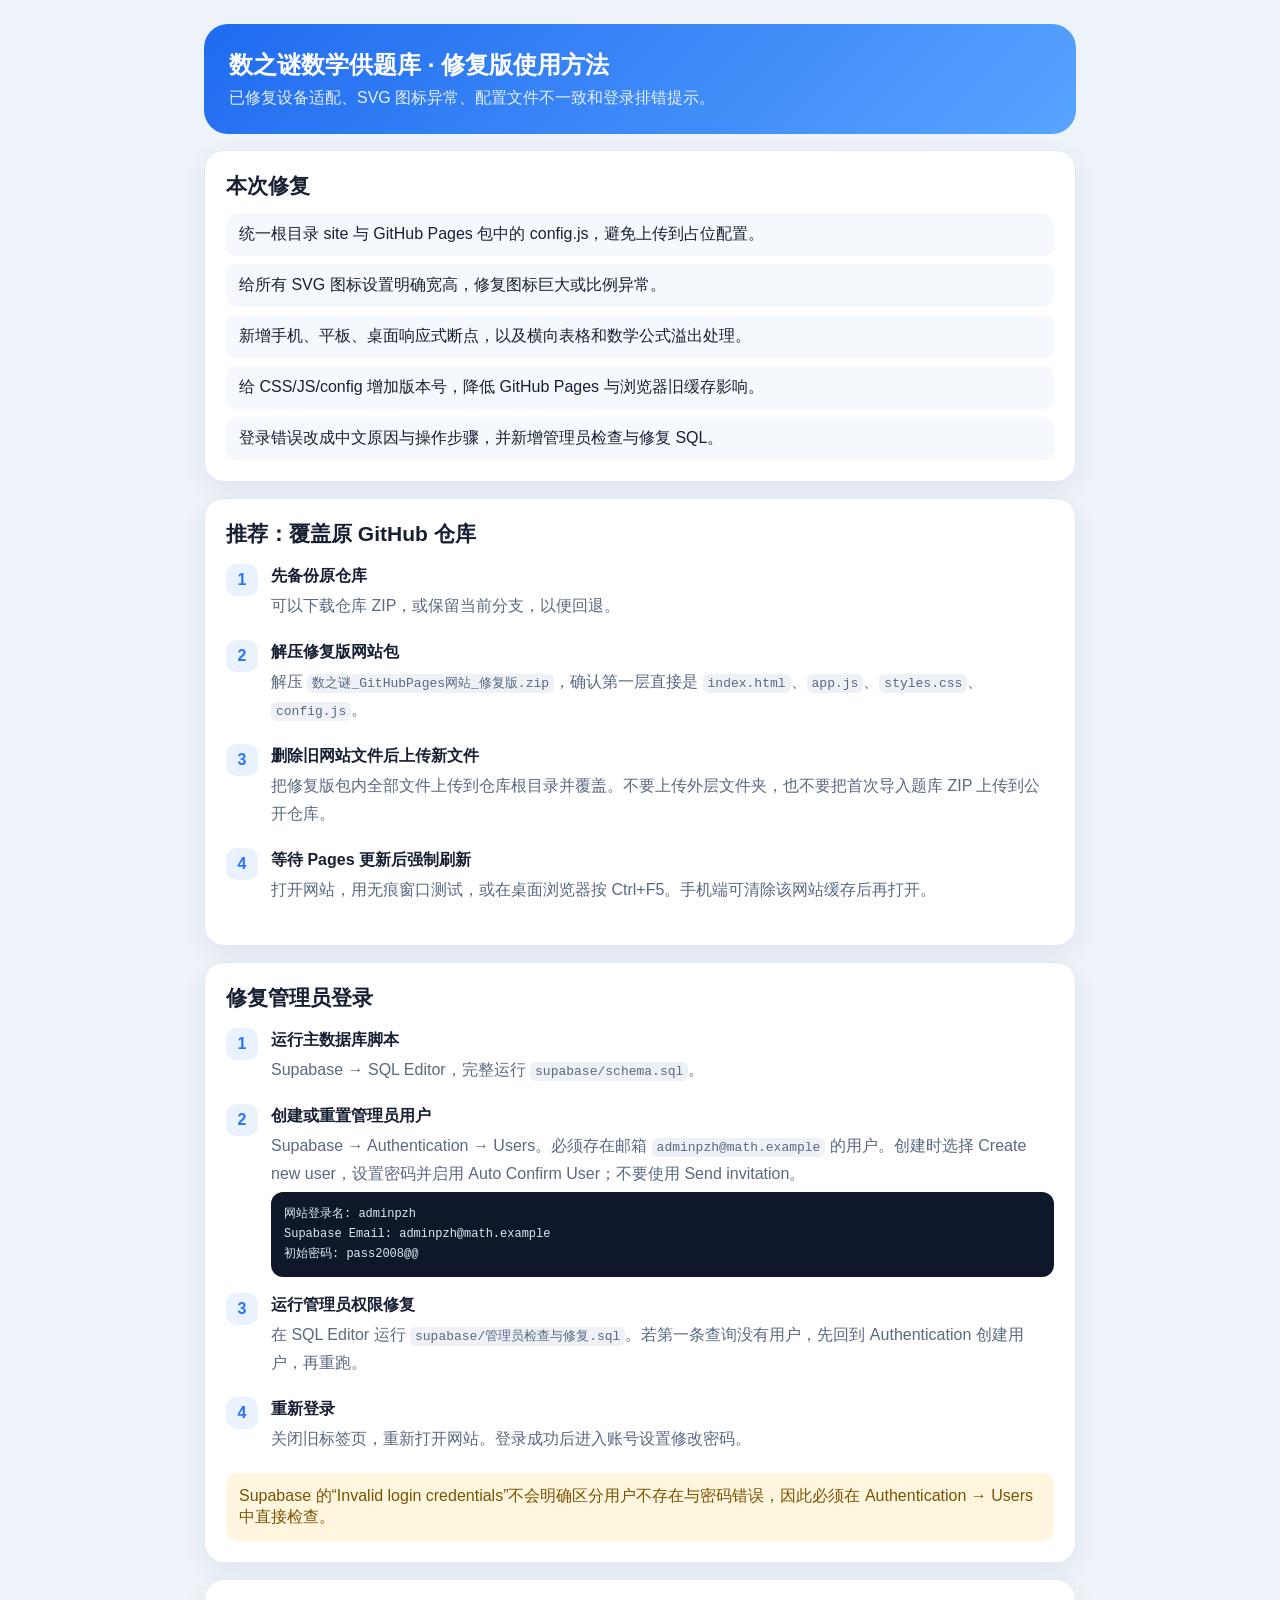
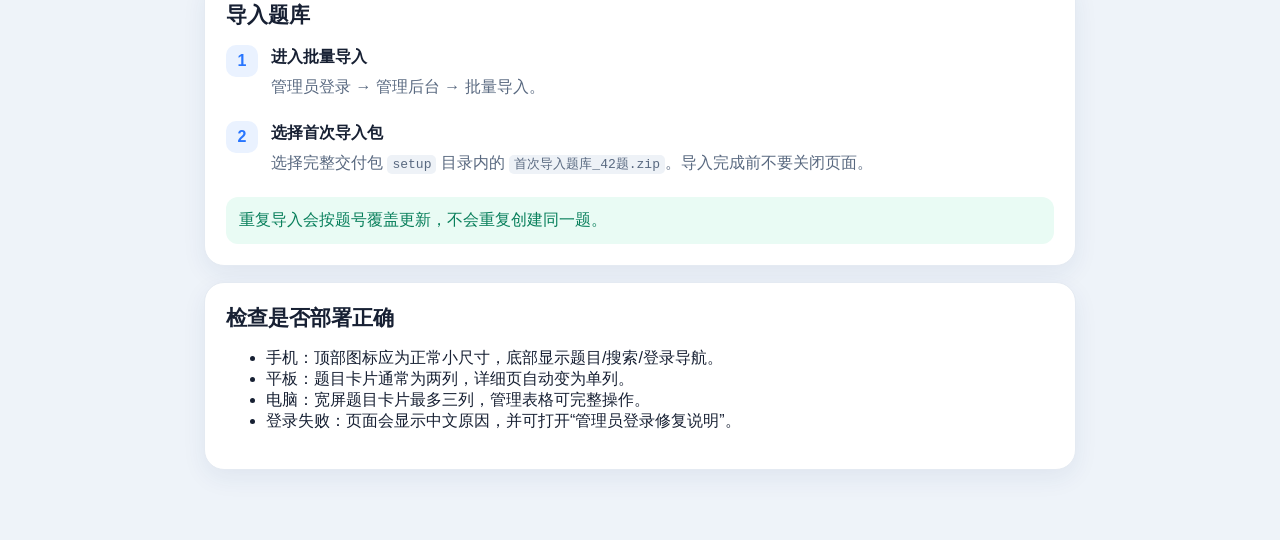
==== 部署说明.html @ 49532de2 "Add files via upload" ====
<!doctype html><html lang="zh-CN"><head><meta charset="utf-8"><meta name="viewport" content="width=device-width,initial-scale=1"><title>数之谜修复版使用方法</title><style>
:root{font-family:-apple-system,BlinkMacSystemFont,"Segoe UI","Microsoft YaHei",sans-serif;color:#172033;background:#eef3f9}*{box-sizing:border-box}body{margin:0}.wrap{max-width:900px;margin:auto;padding:24px 14px 70px}.hero{background:linear-gradient(135deg,#1f6bf0,#58a4ff);color:white;padding:25px;border-radius:24px}.hero h1{margin:0 0 7px}.hero p{margin:0;color:rgba(255,255,255,.88)}.card{background:#fff;border:1px solid #e4eaf2;border-radius:20px;padding:21px;margin-top:16px;box-shadow:0 8px 24px rgba(30,58,110,.07)}h2{margin:0 0 13px;font-size:21px}.step{display:grid;grid-template-columns:34px 1fr;gap:11px;margin:16px 0}.num{width:32px;height:32px;border-radius:10px;background:#eaf2ff;color:#2775ff;display:grid;place-items:center;font-weight:800}.step h3{margin:2px 0 5px;font-size:16px}.step p,.step li{color:#596980;line-height:1.75;margin:4px 0}.code{background:#0f172a;color:#e2e8f0;border-radius:12px;padding:13px;overflow:auto;font:12px/1.65 ui-monospace,Consolas,monospace}.warn{background:#fff6df;color:#7c5200;border-radius:12px;padding:13px}.ok{background:#e9fbf4;color:#087f5b;border-radius:12px;padding:13px}.files{display:grid;gap:8px}.file{padding:11px 13px;background:#f5f8fc;border-radius:11px}code{background:#eef2f7;border-radius:5px;padding:2px 5px}@media(max-width:560px){.wrap{padding:12px 10px 50px}.hero,.card{padding:18px 15px;border-radius:18px}.step{grid-template-columns:30px 1fr}.num{width:28px;height:28px}}</style></head><body><div class="wrap">
<section class="hero"><h1>数之谜数学供题库 · 修复版使用方法</h1><p>已修复设备适配、SVG 图标异常、配置文件不一致和登录排错提示。</p></section>
<section class="card"><h2>本次修复</h2><div class="files"><div class="file">统一根目录 site 与 GitHub Pages 包中的 config.js，避免上传到占位配置。</div><div class="file">给所有 SVG 图标设置明确宽高，修复图标巨大或比例异常。</div><div class="file">新增手机、平板、桌面响应式断点，以及横向表格和数学公式溢出处理。</div><div class="file">给 CSS/JS/config 增加版本号，降低 GitHub Pages 与浏览器旧缓存影响。</div><div class="file">登录错误改成中文原因与操作步骤，并新增管理员检查与修复 SQL。</div></div></section>
<section class="card"><h2>推荐：覆盖原 GitHub 仓库</h2><div class="step"><span class="num">1</span><div><h3>先备份原仓库</h3><p>可以下载仓库 ZIP，或保留当前分支，以便回退。</p></div></div><div class="step"><span class="num">2</span><div><h3>解压修复版网站包</h3><p>解压 <code>数之谜_GitHubPages网站_修复版.zip</code>，确认第一层直接是 <code>index.html</code>、<code>app.js</code>、<code>styles.css</code>、<code>config.js</code>。</p></div></div><div class="step"><span class="num">3</span><div><h3>删除旧网站文件后上传新文件</h3><p>把修复版包内全部文件上传到仓库根目录并覆盖。不要上传外层文件夹，也不要把首次导入题库 ZIP 上传到公开仓库。</p></div></div><div class="step"><span class="num">4</span><div><h3>等待 Pages 更新后强制刷新</h3><p>打开网站，用无痕窗口测试，或在桌面浏览器按 Ctrl+F5。手机端可清除该网站缓存后再打开。</p></div></div></section>
<section class="card"><h2>修复管理员登录</h2><div class="step"><span class="num">1</span><div><h3>运行主数据库脚本</h3><p>Supabase → SQL Editor，完整运行 <code>supabase/schema.sql</code>。</p></div></div><div class="step"><span class="num">2</span><div><h3>创建或重置管理员用户</h3><p>Supabase → Authentication → Users。必须存在邮箱 <code>adminpzh@math.example</code> 的用户。创建时选择 Create new user，设置密码并启用 Auto Confirm User；不要使用 Send invitation。</p><div class="code">网站登录名: adminpzh<br>Supabase Email: adminpzh@math.example<br>初始密码: pass2008@@</div></div></div><div class="step"><span class="num">3</span><div><h3>运行管理员权限修复</h3><p>在 SQL Editor 运行 <code>supabase/管理员检查与修复.sql</code>。若第一条查询没有用户，先回到 Authentication 创建用户，再重跑。</p></div></div><div class="step"><span class="num">4</span><div><h3>重新登录</h3><p>关闭旧标签页，重新打开网站。登录成功后进入账号设置修改密码。</p></div></div><div class="warn">Supabase 的“Invalid login credentials”不会明确区分用户不存在与密码错误，因此必须在 Authentication → Users 中直接检查。</div></section>
<section class="card"><h2>导入题库</h2><div class="step"><span class="num">1</span><div><h3>进入批量导入</h3><p>管理员登录 → 管理后台 → 批量导入。</p></div></div><div class="step"><span class="num">2</span><div><h3>选择首次导入包</h3><p>选择完整交付包 <code>setup</code> 目录内的 <code>首次导入题库_42题.zip</code>。导入完成前不要关闭页面。</p></div></div><div class="ok">重复导入会按题号覆盖更新，不会重复创建同一题。</div></section>
<section class="card"><h2>检查是否部署正确</h2><ul><li>手机：顶部图标应为正常小尺寸，底部显示题目/搜索/登录导航。</li><li>平板：题目卡片通常为两列，详细页自动变为单列。</li><li>电脑：宽屏题目卡片最多三列，管理表格可完整操作。</li><li>登录失败：页面会显示中文原因，并可打开“管理员登录修复说明”。</li></ul></section>
</div></body></html>
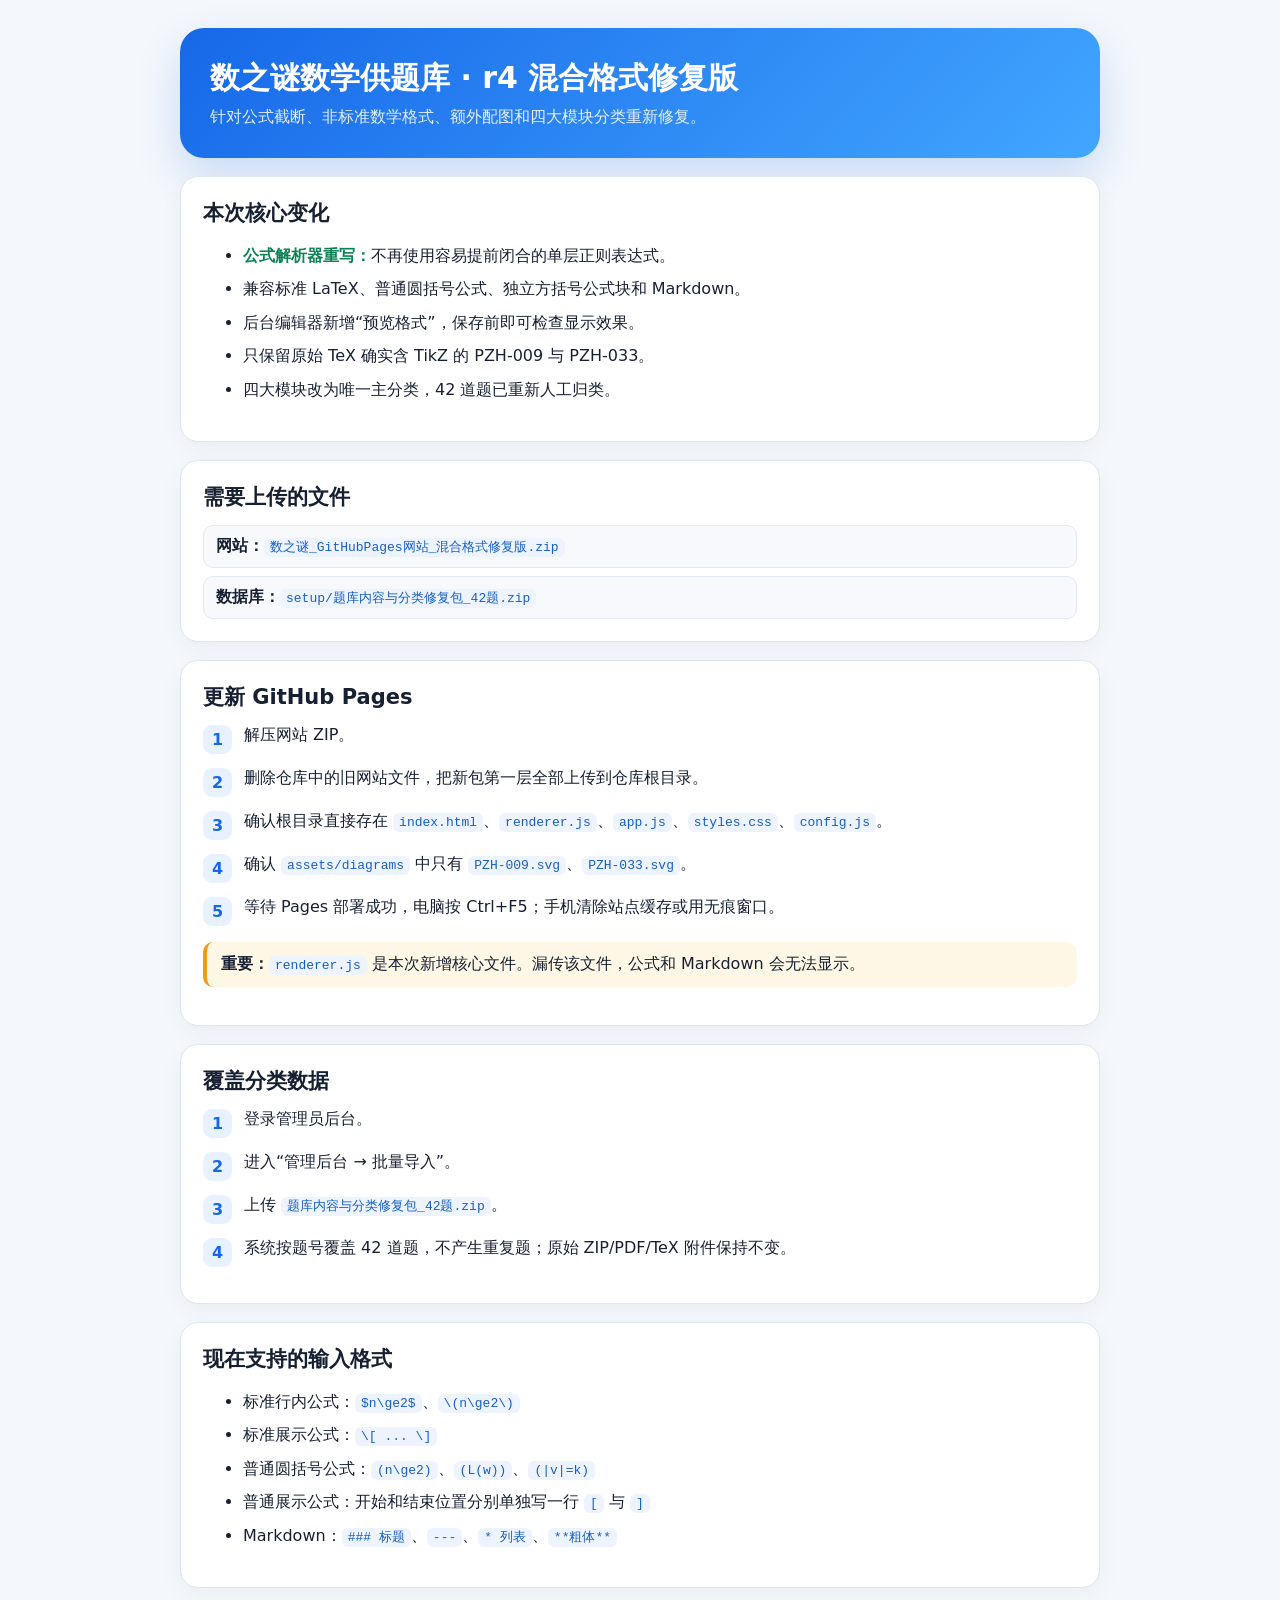
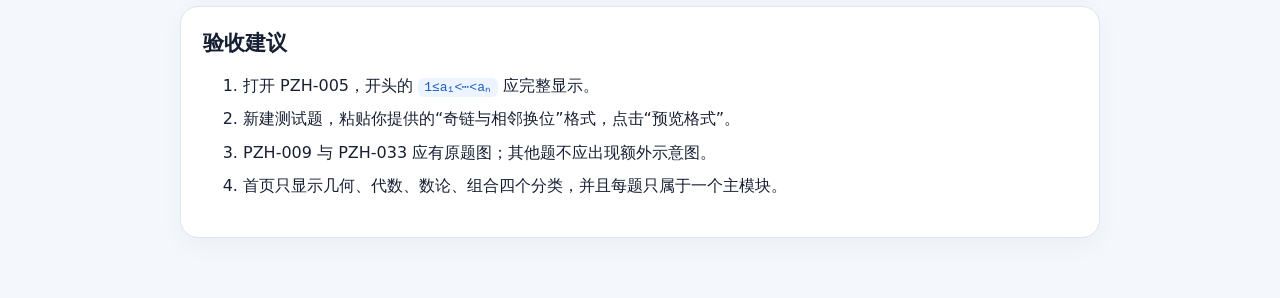
==== commit 7400f379: "Add files via upload" ====
--- a/部署说明.html
+++ b/部署说明.html
@@ -1,9 +1,10 @@
-<!doctype html><html lang="zh-CN"><head><meta charset="utf-8"><meta name="viewport" content="width=device-width,initial-scale=1"><title>数之谜修复版使用方法</title><style>
-:root{font-family:-apple-system,BlinkMacSystemFont,"Segoe UI","Microsoft YaHei",sans-serif;color:#172033;background:#eef3f9}*{box-sizing:border-box}body{margin:0}.wrap{max-width:900px;margin:auto;padding:24px 14px 70px}.hero{background:linear-gradient(135deg,#1f6bf0,#58a4ff);color:white;padding:25px;border-radius:24px}.hero h1{margin:0 0 7px}.hero p{margin:0;color:rgba(255,255,255,.88)}.card{background:#fff;border:1px solid #e4eaf2;border-radius:20px;padding:21px;margin-top:16px;box-shadow:0 8px 24px rgba(30,58,110,.07)}h2{margin:0 0 13px;font-size:21px}.step{display:grid;grid-template-columns:34px 1fr;gap:11px;margin:16px 0}.num{width:32px;height:32px;border-radius:10px;background:#eaf2ff;color:#2775ff;display:grid;place-items:center;font-weight:800}.step h3{margin:2px 0 5px;font-size:16px}.step p,.step li{color:#596980;line-height:1.75;margin:4px 0}.code{background:#0f172a;color:#e2e8f0;border-radius:12px;padding:13px;overflow:auto;font:12px/1.65 ui-monospace,Consolas,monospace}.warn{background:#fff6df;color:#7c5200;border-radius:12px;padding:13px}.ok{background:#e9fbf4;color:#087f5b;border-radius:12px;padding:13px}.files{display:grid;gap:8px}.file{padding:11px 13px;background:#f5f8fc;border-radius:11px}code{background:#eef2f7;border-radius:5px;padding:2px 5px}@media(max-width:560px){.wrap{padding:12px 10px 50px}.hero,.card{padding:18px 15px;border-radius:18px}.step{grid-template-columns:30px 1fr}.num{width:28px;height:28px}}</style></head><body><div class="wrap">
-<section class="hero"><h1>数之谜数学供题库 · 修复版使用方法</h1><p>已修复设备适配、SVG 图标异常、配置文件不一致和登录排错提示。</p></section>
-<section class="card"><h2>本次修复</h2><div class="files"><div class="file">统一根目录 site 与 GitHub Pages 包中的 config.js，避免上传到占位配置。</div><div class="file">给所有 SVG 图标设置明确宽高，修复图标巨大或比例异常。</div><div class="file">新增手机、平板、桌面响应式断点，以及横向表格和数学公式溢出处理。</div><div class="file">给 CSS/JS/config 增加版本号，降低 GitHub Pages 与浏览器旧缓存影响。</div><div class="file">登录错误改成中文原因与操作步骤，并新增管理员检查与修复 SQL。</div></div></section>
-<section class="card"><h2>推荐：覆盖原 GitHub 仓库</h2><div class="step"><span class="num">1</span><div><h3>先备份原仓库</h3><p>可以下载仓库 ZIP，或保留当前分支，以便回退。</p></div></div><div class="step"><span class="num">2</span><div><h3>解压修复版网站包</h3><p>解压 <code>数之谜_GitHubPages网站_修复版.zip</code>，确认第一层直接是 <code>index.html</code>、<code>app.js</code>、<code>styles.css</code>、<code>config.js</code>。</p></div></div><div class="step"><span class="num">3</span><div><h3>删除旧网站文件后上传新文件</h3><p>把修复版包内全部文件上传到仓库根目录并覆盖。不要上传外层文件夹，也不要把首次导入题库 ZIP 上传到公开仓库。</p></div></div><div class="step"><span class="num">4</span><div><h3>等待 Pages 更新后强制刷新</h3><p>打开网站，用无痕窗口测试，或在桌面浏览器按 Ctrl+F5。手机端可清除该网站缓存后再打开。</p></div></div></section>
-<section class="card"><h2>修复管理员登录</h2><div class="step"><span class="num">1</span><div><h3>运行主数据库脚本</h3><p>Supabase → SQL Editor，完整运行 <code>supabase/schema.sql</code>。</p></div></div><div class="step"><span class="num">2</span><div><h3>创建或重置管理员用户</h3><p>Supabase → Authentication → Users。必须存在邮箱 <code>adminpzh@math.example</code> 的用户。创建时选择 Create new user，设置密码并启用 Auto Confirm User；不要使用 Send invitation。</p><div class="code">网站登录名: adminpzh<br>Supabase Email: adminpzh@math.example<br>初始密码: pass2008@@</div></div></div><div class="step"><span class="num">3</span><div><h3>运行管理员权限修复</h3><p>在 SQL Editor 运行 <code>supabase/管理员检查与修复.sql</code>。若第一条查询没有用户，先回到 Authentication 创建用户，再重跑。</p></div></div><div class="step"><span class="num">4</span><div><h3>重新登录</h3><p>关闭旧标签页，重新打开网站。登录成功后进入账号设置修改密码。</p></div></div><div class="warn">Supabase 的“Invalid login credentials”不会明确区分用户不存在与密码错误，因此必须在 Authentication → Users 中直接检查。</div></section>
-<section class="card"><h2>导入题库</h2><div class="step"><span class="num">1</span><div><h3>进入批量导入</h3><p>管理员登录 → 管理后台 → 批量导入。</p></div></div><div class="step"><span class="num">2</span><div><h3>选择首次导入包</h3><p>选择完整交付包 <code>setup</code> 目录内的 <code>首次导入题库_42题.zip</code>。导入完成前不要关闭页面。</p></div></div><div class="ok">重复导入会按题号覆盖更新，不会重复创建同一题。</div></section>
-<section class="card"><h2>检查是否部署正确</h2><ul><li>手机：顶部图标应为正常小尺寸，底部显示题目/搜索/登录导航。</li><li>平板：题目卡片通常为两列，详细页自动变为单列。</li><li>电脑：宽屏题目卡片最多三列，管理表格可完整操作。</li><li>登录失败：页面会显示中文原因，并可打开“管理员登录修复说明”。</li></ul></section>
-</div></body></html>+<!doctype html><html lang="zh-CN"><head><meta charset="utf-8"><meta name="viewport" content="width=device-width,initial-scale=1"><title>数之谜 r4 更新说明</title><style>
+:root{font-family:system-ui,-apple-system,"Microsoft YaHei",sans-serif;color:#172033;background:#f4f7fb}body{margin:0}.wrap{max-width:920px;margin:auto;padding:28px 16px 60px}.hero{background:linear-gradient(135deg,#1768e8,#42a6ff);color:#fff;border-radius:24px;padding:30px;box-shadow:0 18px 44px #1768e833}.hero h1{margin:0 0 8px;font-size:30px}.hero p{margin:0;opacity:.88}.card{background:#fff;border:1px solid #dde5f0;border-radius:18px;padding:22px;margin-top:18px;box-shadow:0 8px 24px #1720330a}h2{margin:0 0 14px;font-size:21px}h3{margin:18px 0 7px;font-size:16px}code{background:#eef4ff;color:#175ec6;padding:2px 6px;border-radius:6px}.step{display:flex;gap:12px;margin:14px 0}.num{width:29px;height:29px;border-radius:9px;background:#e8f1ff;color:#1768e8;display:grid;place-items:center;font-weight:800;flex:none}.ok{color:#0a8254;font-weight:700}.warn{background:#fff7e6;border-left:4px solid #ef9b13;padding:12px 14px;border-radius:10px}li{margin:7px 0;line-height:1.65}.files{display:grid;gap:8px}.files div{background:#f7f9fc;border:1px solid #e3e9f2;padding:10px 12px;border-radius:10px}</style></head><body><main class="wrap">
+<section class="hero"><h1>数之谜数学供题库 · r4 混合格式修复版</h1><p>针对公式截断、非标准数学格式、额外配图和四大模块分类重新修复。</p></section>
+<section class="card"><h2>本次核心变化</h2><ul><li><span class="ok">公式解析器重写：</span>不再使用容易提前闭合的单层正则表达式。</li><li>兼容标准 LaTeX、普通圆括号公式、独立方括号公式块和 Markdown。</li><li>后台编辑器新增“预览格式”，保存前即可检查显示效果。</li><li>只保留原始 TeX 确实含 TikZ 的 PZH-009 与 PZH-033。</li><li>四大模块改为唯一主分类，42 道题已重新人工归类。</li></ul></section>
+<section class="card"><h2>需要上传的文件</h2><div class="files"><div><strong>网站：</strong><code>数之谜_GitHubPages网站_混合格式修复版.zip</code></div><div><strong>数据库：</strong><code>setup/题库内容与分类修复包_42题.zip</code></div></div></section>
+<section class="card"><h2>更新 GitHub Pages</h2><div class="step"><span class="num">1</span><div>解压网站 ZIP。</div></div><div class="step"><span class="num">2</span><div>删除仓库中的旧网站文件，把新包第一层全部上传到仓库根目录。</div></div><div class="step"><span class="num">3</span><div>确认根目录直接存在 <code>index.html</code>、<code>renderer.js</code>、<code>app.js</code>、<code>styles.css</code>、<code>config.js</code>。</div></div><div class="step"><span class="num">4</span><div>确认 <code>assets/diagrams</code> 中只有 <code>PZH-009.svg</code>、<code>PZH-033.svg</code>。</div></div><div class="step"><span class="num">5</span><div>等待 Pages 部署成功，电脑按 Ctrl+F5；手机清除站点缓存或用无痕窗口。</div></div><p class="warn"><strong>重要：</strong><code>renderer.js</code> 是本次新增核心文件。漏传该文件，公式和 Markdown 会无法显示。</p></section>
+<section class="card"><h2>覆盖分类数据</h2><div class="step"><span class="num">1</span><div>登录管理员后台。</div></div><div class="step"><span class="num">2</span><div>进入“管理后台 → 批量导入”。</div></div><div class="step"><span class="num">3</span><div>上传 <code>题库内容与分类修复包_42题.zip</code>。</div></div><div class="step"><span class="num">4</span><div>系统按题号覆盖 42 道题，不产生重复题；原始 ZIP/PDF/TeX 附件保持不变。</div></div></section>
+<section class="card"><h2>现在支持的输入格式</h2><ul><li>标准行内公式：<code>$n\ge2$</code>、<code>\(n\ge2\)</code></li><li>标准展示公式：<code>\[ ... \]</code></li><li>普通圆括号公式：<code>(n\ge2)</code>、<code>(L(w))</code>、<code>(|v|=k)</code></li><li>普通展示公式：开始和结束位置分别单独写一行 <code>[</code> 与 <code>]</code></li><li>Markdown：<code>### 标题</code>、<code>---</code>、<code>* 列表</code>、<code>**粗体**</code></li></ul></section>
+<section class="card"><h2>验收建议</h2><ol><li>打开 PZH-005，开头的 <code>1≤a₁&lt;⋯&lt;aₙ</code> 应完整显示。</li><li>新建测试题，粘贴你提供的“奇链与相邻换位”格式，点击“预览格式”。</li><li>PZH-009 与 PZH-033 应有原题图；其他题不应出现额外示意图。</li><li>首页只显示几何、代数、数论、组合四个分类，并且每题只属于一个主模块。</li></ol></section>
+</main></body></html>
